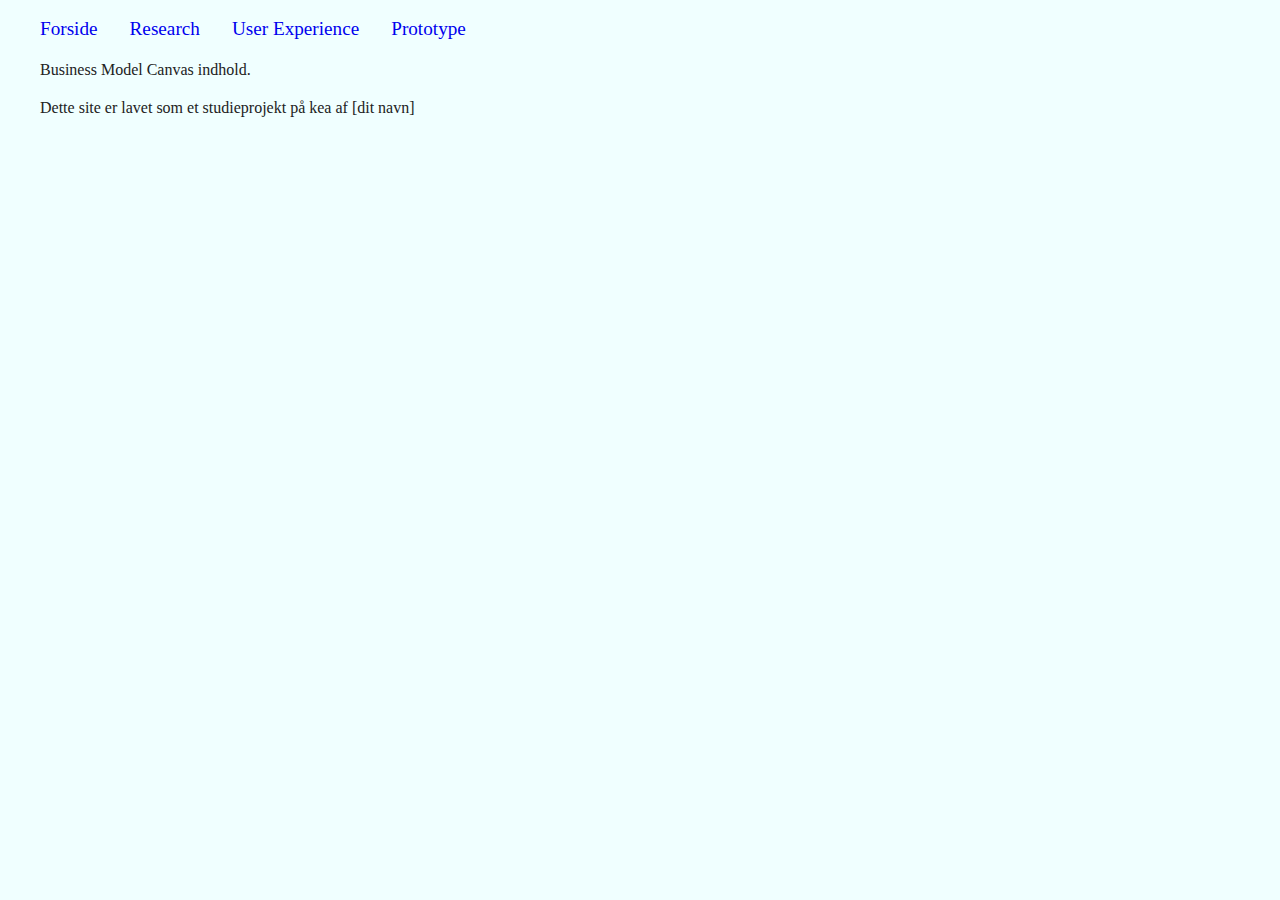
==== bmc.html @ 00e8bd9b "Nyt" ====
<!doctype html>
<html class="no-js" lang="da">

<head>
  <meta charset="utf-8">
  <meta http-equiv="x-ua-compatible" content="ie=edge">
  <title>04-UX</title>
  <meta name="description" content="">
  <meta name="viewport" content="width=device-width, initial-scale=1, shrink-to-fit=no">

  <link rel="stylesheet" href="css/normalize.css">
  <link rel="stylesheet" href="css/main.css">
</head>

<body>

  <!-- Navigation -->

  <nav>
    <ul>
      <li><a href="index.html">Forside</a></li>
      <li class="dropdown"><a href="#">Research</a>
          <ul class="dropdown-content">
            <li><a href="interviews.html">Interviews</a></li>
            <li><a href="observationer.html">Observationer</a></li>
            <li><a href="spoergeskema.html">Spørgeskema</a></li>
          </ul>
      </li>
      <li class="dropdown"><a href="#">User Experience</a>
        <ul class="dropdown-content">
          <li><a href="experiencemap.html">Experience Map</a></li>
          <li><a href="storyboard.html">Story Board</a></li>
          <li><a href="bmc.html">Business Model Canvas</a></li>
        </ul>
      </li>
      <li class="dropdown"><a href="#">Prototype</a>
        <ul class="dropdown-content">
          <li><a href="prototypeoptagelse.html">Paper Prototype Optagelse</a></li>
          <li><a href="featuresfunktionaliteter.html">Features og funktionaliteter</a></li>
          <li><a href="prototypedokumentation.html">Dokumentation af Paper Prototype</a></li>
          <li><a href="prototypetest.html">Test af Paper Prototype</a></li>
        </ul>
      </li>
    </ul>
  </nav>

  <!-- Navigation slut -->

  <!-- Sidens indhold -->
  <main>
    <article>
      Business Model Canvas indhold.
    </article>
  </main>
  <!-- Sidens indhold slut -->

  <!-- footer -->
  <footer>
    <p>Dette site er lavet som et studieprojekt på kea af [dit navn]</p>
  </footer>
  <!-- footer slut -->

  <!-- Diverse ekstra, du ikke behøver at pille ved -->
  <script src="js/vendor/modernizr-3.6.0.min.js"></script>
  <script src="https://code.jquery.com/jquery-3.3.1.min.js" integrity="sha256-FgpCb/KJQlLNfOu91ta32o/NMZxltwRo8QtmkMRdAu8=" crossorigin="anonymous"></script>
  <script>window.jQuery || document.write('<script src="js/vendor/jquery-3.3.1.min.js"><\/script>')</script>
  <script src="js/plugins.js"></script>
  <script src="js/main.js"></script>

</body>

</html>
---- css/main.css ----
/* Basis styles */

html {
    color: #222;
    font-size: 1em;
    line-height: 1.4;
    font-family: 'EB Garamond', serif;
    font-variant: normal;
    font-style: normal;
}

body {
    max-width: 1200px;
    margin: 0 auto;
    background-color: azure;
}

/* Navigation */

nav ul {
    display: flex;
    justify-content: flex-start;
    flex-direction: row;
    list-style: none;
    padding-left: 0;
}

nav ul li {
    position: relative;
    padding-right: 2em;
}

.dropdown > ul {
    display: none;
    position: absolute;
    background-color: #f9f9f9;
    box-shadow: 0px 8px 16px 0px rgba(0, 0, 0, 0.2);
    padding: 12px 16px;
    z-index: 1;
    padding: 1em;
}

.dropdown > ul li {
    white-space: nowrap;
    padding: 0 2em;
}

.dropdown:hover > ul {
    display: block;
}

nav a {
    font-size: 1.5vw;
    text-decoration: none;
}
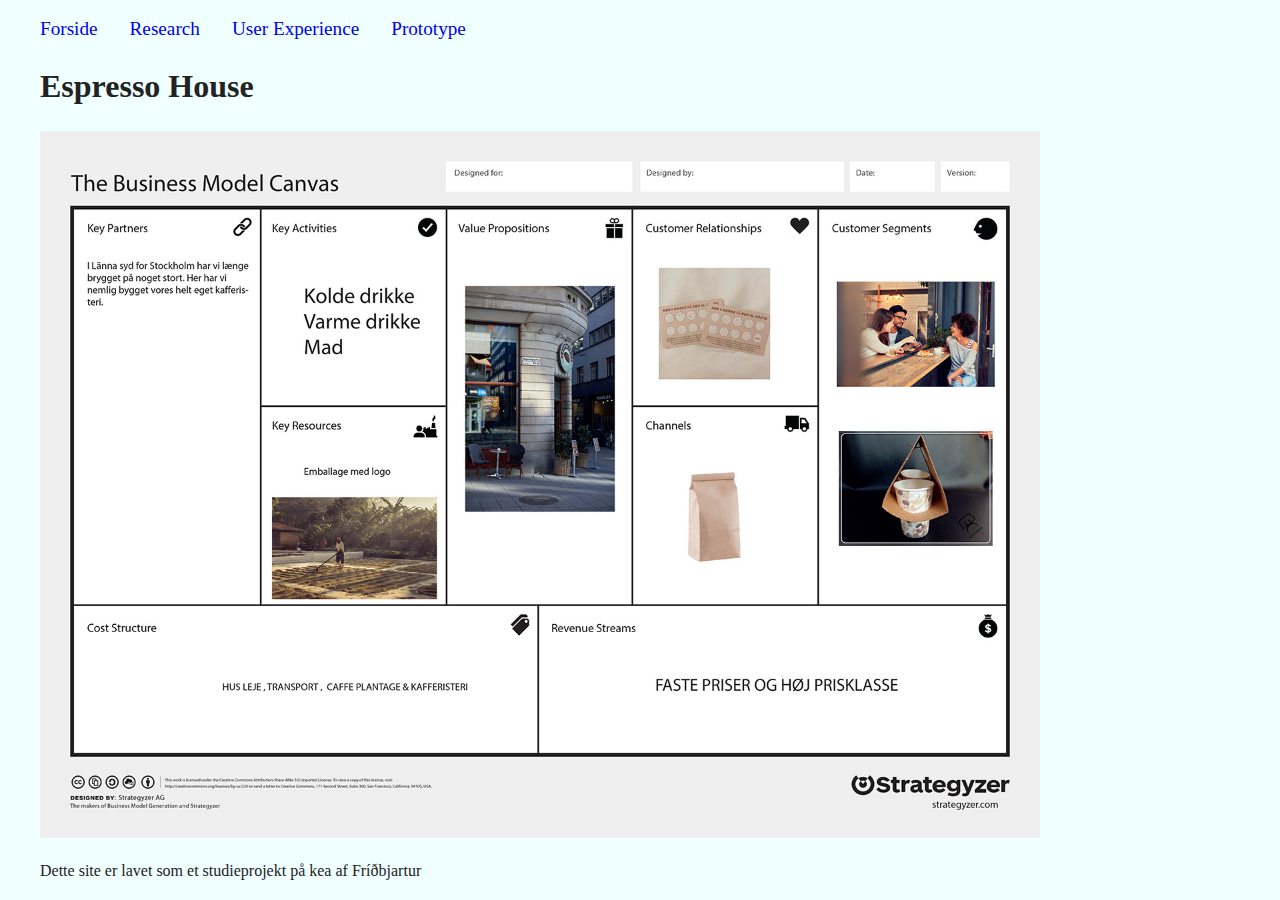
==== commit 77a4ebd9: "skjfsdlkfj" ====
--- a/bmc.html
+++ b/bmc.html
@@ -2,70 +2,73 @@
 <html class="no-js" lang="da">
 
 <head>
-  <meta charset="utf-8">
-  <meta http-equiv="x-ua-compatible" content="ie=edge">
-  <title>04-UX</title>
-  <meta name="description" content="">
-  <meta name="viewport" content="width=device-width, initial-scale=1, shrink-to-fit=no">
+    <meta charset="utf-8">
+    <meta http-equiv="x-ua-compatible" content="ie=edge">
+    <title>04-UX</title>
+    <meta name="description" content="">
+    <meta name="viewport" content="width=device-width, initial-scale=1, shrink-to-fit=no">
 
-  <link rel="stylesheet" href="css/normalize.css">
-  <link rel="stylesheet" href="css/main.css">
+    <link rel="stylesheet" href="css/normalize.css">
+    <link rel="stylesheet" href="css/main.css">
 </head>
 
 <body>
 
-  <!-- Navigation -->
+    <!-- Navigation -->
 
-  <nav>
-    <ul>
-      <li><a href="index.html">Forside</a></li>
-      <li class="dropdown"><a href="#">Research</a>
-          <ul class="dropdown-content">
-            <li><a href="interviews.html">Interviews</a></li>
-            <li><a href="observationer.html">Observationer</a></li>
-            <li><a href="spoergeskema.html">Spørgeskema</a></li>
-          </ul>
-      </li>
-      <li class="dropdown"><a href="#">User Experience</a>
-        <ul class="dropdown-content">
-          <li><a href="experiencemap.html">Experience Map</a></li>
-          <li><a href="storyboard.html">Story Board</a></li>
-          <li><a href="bmc.html">Business Model Canvas</a></li>
+    <nav>
+        <ul>
+            <li><a href="index.html">Forside</a></li>
+            <li class="dropdown"><a href="#">Research</a>
+                <ul class="dropdown-content">
+                    <li><a href="interviews.html">Interviews</a></li>
+                    <li><a href="observationer.html">Observationer</a></li>
+                    <li><a href="spoergeskema.html">Spørgeskema</a></li>
+                </ul>
+            </li>
+            <li class="dropdown"><a href="#">User Experience</a>
+                <ul class="dropdown-content">
+                    <li><a href="experiencemap.html">Experience Map</a></li>
+                    <li><a href="storyboard.html">Story Board</a></li>
+                    <li><a href="bmc.html">Business Model Canvas</a></li>
+                </ul>
+            </li>
+            <li class="dropdown"><a href="#">Prototype</a>
+                <ul class="dropdown-content">
+                    <li><a href="prototypeoptagelse.html">Paper Prototype Optagelse</a></li>
+                    <li><a href="featuresfunktionaliteter.html">Features og funktionaliteter</a></li>
+                    <li><a href="prototypedokumentation.html">Dokumentation af Paper Prototype</a></li>
+                    <li><a href="prototypetest.html">Test af Paper Prototype</a></li>
+                </ul>
+            </li>
         </ul>
-      </li>
-      <li class="dropdown"><a href="#">Prototype</a>
-        <ul class="dropdown-content">
-          <li><a href="prototypeoptagelse.html">Paper Prototype Optagelse</a></li>
-          <li><a href="featuresfunktionaliteter.html">Features og funktionaliteter</a></li>
-          <li><a href="prototypedokumentation.html">Dokumentation af Paper Prototype</a></li>
-          <li><a href="prototypetest.html">Test af Paper Prototype</a></li>
-        </ul>
-      </li>
-    </ul>
-  </nav>
+    </nav>
 
-  <!-- Navigation slut -->
+    <!-- Navigation slut -->
 
-  <!-- Sidens indhold -->
-  <main>
-    <article>
-      Business Model Canvas indhold.
-    </article>
-  </main>
-  <!-- Sidens indhold slut -->
+    <!-- Sidens indhold -->
+    <main>
+        <article>
+            <h1>Espresso House</h1>
+            <img src="images/the-business-model-canvas.jpg" alt="business model canvas" width="1000px">
+        </article>
+    </main>
+    <!-- Sidens indhold slut -->
 
-  <!-- footer -->
-  <footer>
-    <p>Dette site er lavet som et studieprojekt på kea af [dit navn]</p>
-  </footer>
-  <!-- footer slut -->
+    <!-- footer -->
+    <footer>
+        <p>Dette site er lavet som et studieprojekt på kea af Fríðbjartur</p>
+    </footer>
+    <!-- footer slut -->
 
-  <!-- Diverse ekstra, du ikke behøver at pille ved -->
-  <script src="js/vendor/modernizr-3.6.0.min.js"></script>
-  <script src="https://code.jquery.com/jquery-3.3.1.min.js" integrity="sha256-FgpCb/KJQlLNfOu91ta32o/NMZxltwRo8QtmkMRdAu8=" crossorigin="anonymous"></script>
-  <script>window.jQuery || document.write('<script src="js/vendor/jquery-3.3.1.min.js"><\/script>')</script>
-  <script src="js/plugins.js"></script>
-  <script src="js/main.js"></script>
+    <!-- Diverse ekstra, du ikke behøver at pille ved -->
+    <script src="js/vendor/modernizr-3.6.0.min.js"></script>
+    <script src="https://code.jquery.com/jquery-3.3.1.min.js" integrity="sha256-FgpCb/KJQlLNfOu91ta32o/NMZxltwRo8QtmkMRdAu8=" crossorigin="anonymous"></script>
+    <script>
+        window.jQuery || document.write('<script src="js/vendor/jquery-3.3.1.min.js"><\/script>')
+    </script>
+    <script src="js/plugins.js"></script>
+    <script src="js/main.js"></script>
 
 </body>
 
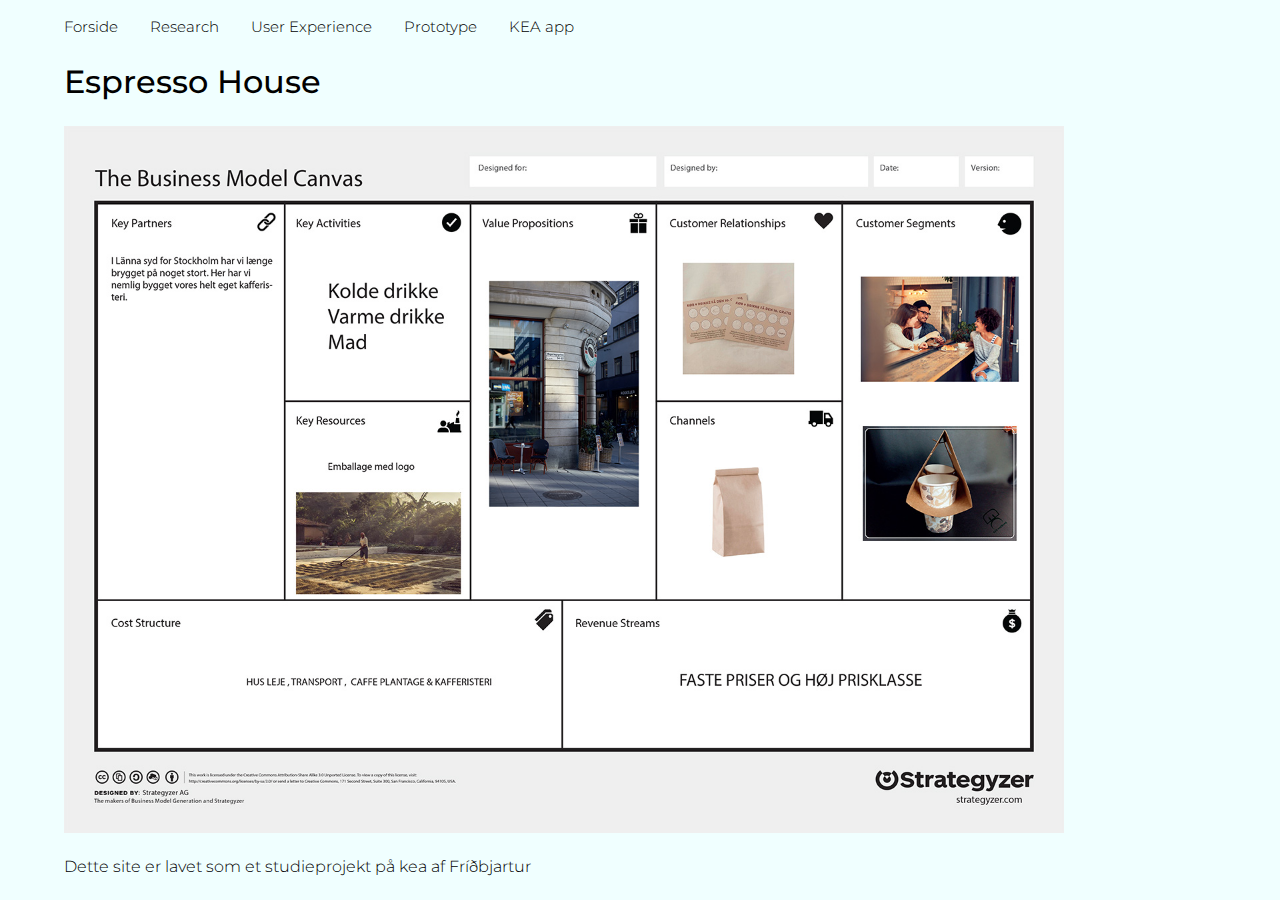
==== commit aeee5695: "Nyt" ====
--- a/bmc.html
+++ b/bmc.html
@@ -10,6 +10,7 @@
 
     <link rel="stylesheet" href="css/normalize.css">
     <link rel="stylesheet" href="css/main.css">
+    <link href="https://fonts.googleapis.com/css?family=Montserrat:300,300i,400,400i,500,500i,600,600i,700,700i,800,800i,900,900i" rel="stylesheet">
 </head>
 
 <body>
@@ -41,6 +42,21 @@
                     <li><a href="prototypetest.html">Test af Paper Prototype</a></li>
                 </ul>
             </li>
+            <li class="dropdown"><a href="keaapp.html">KEA app</a>
+                <ul class="dropdown-content">
+                    <li><a href="keaapp.html#research">Brugerresearch</a></li>
+                    <li><a href="keaapp.html#experiencemap">Experience map</a></li>
+                    <li><a href="keaapp.html#problemformulering">Problemformulering</a></li>
+                    <li><a href="keaapp.html#persona">Persona</a></li>
+                    <li><a href="keaapp.html#storyboard">Storyboard</a></li>
+                    <li><a href="keaapp.html#features">Features og funktionaliteter</a></li>
+                    <li><a href="keaapp.html#dokumentation">Dokumentation af Design Charette</a></li>
+                    <li><a href="keaapp.html#prototype">Prototype</a></li>
+                    <li><a href="keaapp.html#xd">XD prototype</a></li>
+                    <li><a href="keaapp.html#test">Test af prototype</a></li>
+                    <li><a href="keaapp.html#praesentation">Præsentation af XD-prototype</a></li>
+                </ul>
+            </li>
         </ul>
     </nav>
 
@@ -66,6 +82,7 @@
     <script src="https://code.jquery.com/jquery-3.3.1.min.js" integrity="sha256-FgpCb/KJQlLNfOu91ta32o/NMZxltwRo8QtmkMRdAu8=" crossorigin="anonymous"></script>
     <script>
         window.jQuery || document.write('<script src="js/vendor/jquery-3.3.1.min.js"><\/script>')
+
     </script>
     <script src="js/plugins.js"></script>
     <script src="js/main.js"></script>
--- a/css/main.css
+++ b/css/main.css
@@ -1,17 +1,20 @@
 /* Basis styles */
 
 html {
-    color: #222;
     font-size: 1em;
     line-height: 1.4;
-    font-family: 'EB Garamond', serif;
+    font-family: 'Montserrat', sans-serif;
+    font-weight: 300;
+    font-style: normal;
     font-variant: normal;
-    font-style: normal;
+    text-decoration: none;
 }
 
 body {
     max-width: 1200px;
     margin: 0 auto;
+    padding-left: 5vw;
+    padding-right: 5vw;
     background-color: azure;
 }
 
@@ -50,6 +53,14 @@
 }
 
 nav a {
-    font-size: 1.5vw;
     text-decoration: none;
+    color: black;
+    font-size: 15px;
+
 }
+
+/* Navigation slut */
+
+h1 {
+    font-weight: 500;
+}
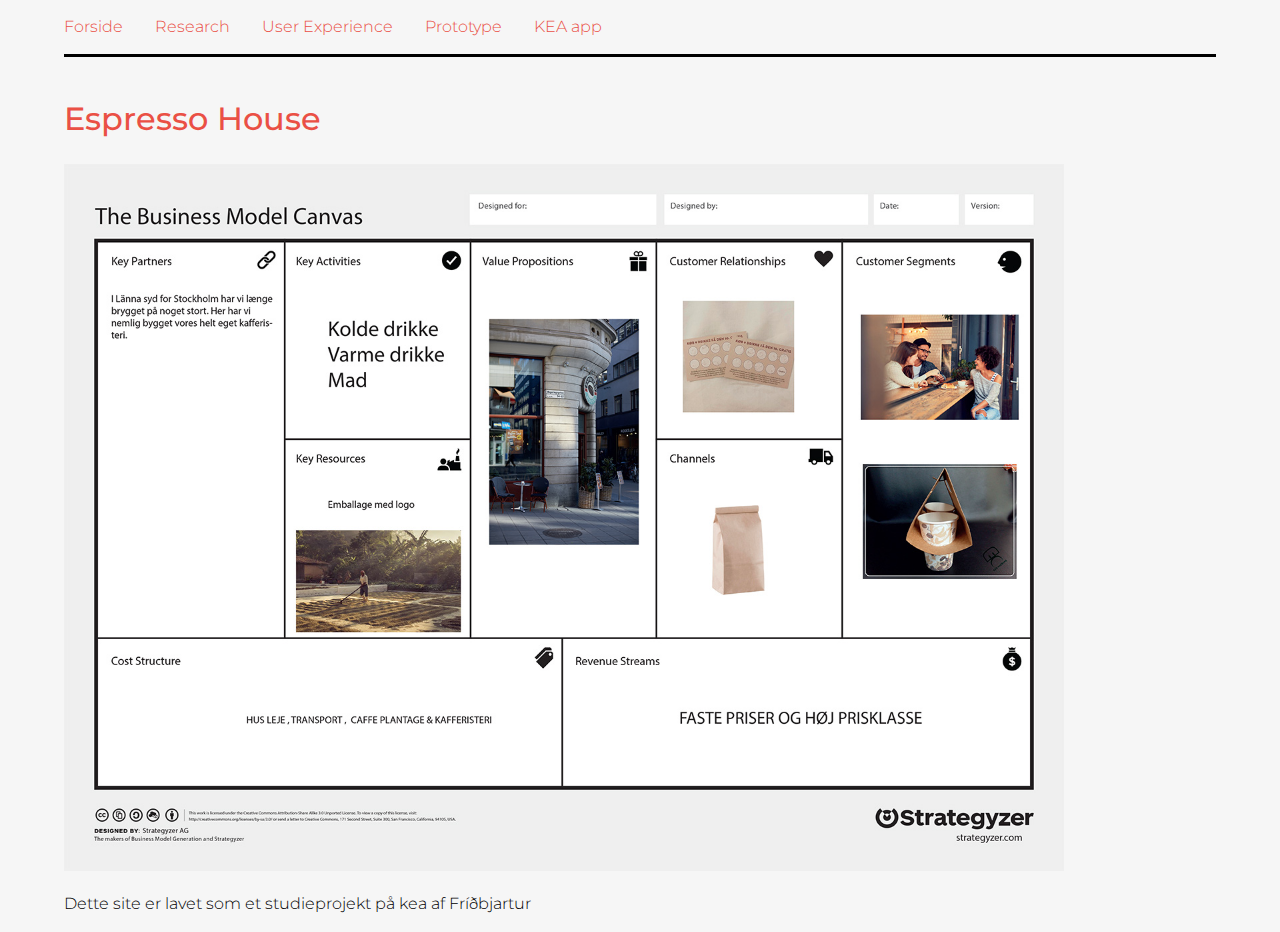
==== commit ca9c9eec: "Final" ====
--- a/bmc.html
+++ b/bmc.html
@@ -17,7 +17,7 @@
 
     <!-- Navigation -->
 
-    <nav>
+    <nav id="navbar">
         <ul>
             <li><a href="index.html">Forside</a></li>
             <li class="dropdown"><a href="#">Research</a>
@@ -46,9 +46,6 @@
                 <ul class="dropdown-content">
                     <li><a href="keaapp.html#research">Brugerresearch</a></li>
                     <li><a href="keaapp.html#experiencemap">Experience map</a></li>
-                    <li><a href="keaapp.html#problemformulering">Problemformulering</a></li>
-                    <li><a href="keaapp.html#persona">Persona</a></li>
-                    <li><a href="keaapp.html#storyboard">Storyboard</a></li>
                     <li><a href="keaapp.html#features">Features og funktionaliteter</a></li>
                     <li><a href="keaapp.html#dokumentation">Dokumentation af Design Charette</a></li>
                     <li><a href="keaapp.html#prototype">Prototype</a></li>
--- a/css/main.css
+++ b/css/main.css
@@ -15,7 +15,11 @@
     margin: 0 auto;
     padding-left: 5vw;
     padding-right: 5vw;
-    background-color: azure;
+    background-color: #f6f6f6;
+}
+
+a {
+    color: grey;
 }
 
 /* Navigation */
@@ -54,13 +58,55 @@
 
 nav a {
     text-decoration: none;
+    color: #ea5045;
+}
+
+nav a:hover {
     color: black;
-    font-size: 15px;
+    text-decoration: line-through;
+}
 
+
+nav {
+    margin-bottom: 40px;
+    border-bottom: 3px solid black;
+    background-color: #f6f6f6;
+}
+
+.sticky {
+    position: fixed;
+    top: 0;
+    width: 100%;
+    max-width: 1200px;
 }
 
 /* Navigation slut */
 
 h1 {
     font-weight: 500;
+    color: #ea5045;
 }
+
+h2 {
+    font-weight: 500;
+    margin-top: 40px;
+    color: dimgrey;
+}
+
+h3 {
+    font-weight: 500;
+    margin-top: 40px;
+    margin-bottom: 0;
+    line-height: 0.5;
+    color: dimgrey;
+}
+
+section {
+    margin-bottom: 70px;
+    border-bottom: 3px solid black;
+    padding-bottom: 20px;
+}
+
+.image {
+    width: 100%;
+}
